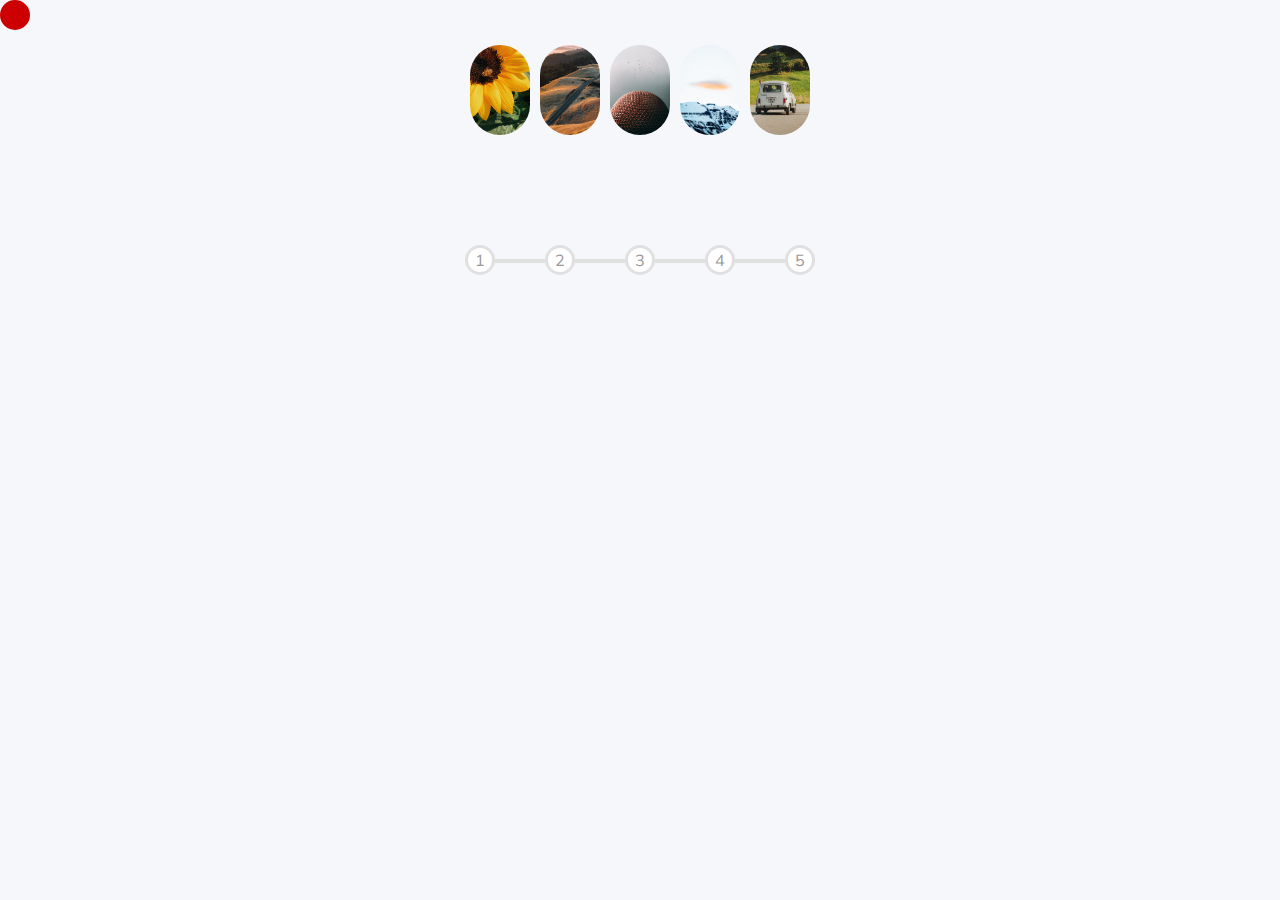
==== combinedNavCardProgress/index.html @ 8a391503 "combined progress with expanding cards" ====
<!DOCTYPE html>
<html lang="en">
  <head>
    <meta charset="UTF-8" />
    <meta http-equiv="X-UA-Compatible" content="IE=edge" />
    <meta name="viewport" content="width=device-width, initial-scale=1.0" />
    <link rel="stylesheet" href="style.css" />
    <title>Progress Stpes</title>
  </head>
  <body>
    <div class="expanding-card-main">
      <div class="expanding-card-container">
        <div class="panel " style="background-image: url('images/photo-1530777832591-cdfa0167f394.jfif')">
            <h3>Honey bee on sunflower</h3>
        </div>
                <div class="panel" style="background-image: url('images/asphaltroad.jfif')">
            <h3>Mountain with asphalt road</h3>
        </div>
                <div class="panel" style="background-image: url('images/disney.jfif')">
            <h3>Disney World</h3>
        </div>
                <div class="panel" style="background-image: url('images/snowmountain.jfif')">
            <h3>Snow covered maintain</h3>
        </div>
                        <div class="panel" style="background-image: url('images/volkswagen.jfif')">
            <h3>Volkswagen</h3>
        </div>

    </div>
  </div>
    <div class="progress-main-container">
      <div>
        <div class="progress-container">
          <div class="progress" id="progress"></div>
          <div class="circle">1</div>
          <div class="circle">2</div>
          <div class="circle">3</div>
          <div class="circle">4</div>
          <div class="circle">5</div>
        </div>

      <div id="ball" class="ball"></div>
    </div>
    <script src="script.js"></script>
  </body>
</html>
---- combinedNavCardProgress/style.css ----
/* import Roboto fonts */
@import url("https://fonts.googleapis.com/css2?family=Muli&display=swap");

/*this is how css declares variables*/
:root {
  --line-border-fill: #3498db;
  --line-border-empty: #e0e0e0;
}

/* universal selector applies to everything */
* {
  /* this ensures if we add padding or border to an element, it doesn't affect the width of it.  */
  box-sizing: border-box;
}
body {
  /* add background-color: ; */
  background-color: #f6f7fb;
  /* apply the Roboto font */
  font-family: "Muli", sans-serif;
  /*set to hidden so that scrollbars do not show by default*/
  overflow: hidden;
  margin: 0;
}

.progress-main-container {
  display: flex;
  /*since it's a flex box, this centers it horizontally. */
  align-items: center;
  /* this centers the content vertically, the caveat is that a height must be set first for the flex box*/
  justify-content: center;
  /*set the entire height to cover the viewport */
  height: 20vh;
  text-align: center;
}

.progress-container {
  display: flex;
  justify-content: space-between;
  position: relative; /*So that we can position other elements inside absolute */
  margin-bottom: 20px;
  max-width: 100%;
  width: 350px;
}

.progress-container::before {
  /*when you use before or after selector, you have to specify content*/
  content: "";
  background-color: var(--line-border-empty);
  position: absolute;
  top: 45%;
  left: 0;
  transform: translateY(-50);
  height: 4px;
  width: 100%;
  z-index: -1;
}

.progress {
  background-color: var(--line-border-fill);
  position: absolute;
  top: 45%;
  left: 0;
  transform: translateY(-50);
  height: 4px;
  width: 0%;
  z-index: -1;
  transition: 0.2s ease-in;
}

.circle {
  background-color: #fff;
  color: #999;
  border-radius: 50%;
  width: 30px;
  height: 30px;
  display: flex;
  align-items: center;
  justify-content: center;
  cursor: pointer;
  border: 3px solid var(--line-border-empty);
  transition: 0.4s ease;
}

.circle.active {
  border-color: var(--line-border-fill);
}

/* .btn {
  background-color: var(--line-border-fill);
  color: #fff;
  border: 0;
  border-radius: 6px;
  cursor: pointer;
  font-family: inherit;
  padding: 8px 30px;
  margin: 5px;
  font-size: 14px;
} */

/* .btn:active {
  transform: scale(0.98);
}

.btn:focus {
  outline: 0;
}

.btn:disabled {
  background-color: var(--line-border-empty);
  cursor: not-allowed;
} */

.ball {
  border-radius: 50%;
  width: 30px;
  height: 30px;
  background: #c00;
  position: absolute;
  top: 0;
  left: 0;
  transition: transform 1s;
}

/* expanding cards */
.expanding-card-main {
  display: flex;
  /*since it's a flex box, this centers it horizontally. */
  align-items: center;
  /* this centers the content vertically, the caveat is that a height must be set first for the flex box*/
  justify-content: center;
  /*set the entire height to cover the viewport */
  height: 20vh;
  /*set to hidden so that scrollbars do not show by default*/
  overflow: hidden;
  margin: 0;
}

.expanding-card-container {
  display: flex;
  align-items: center;
  /* this centers the content vertically, the caveat is that a height must be set first for the flex box*/
  justify-content: space-between;
  /*set the entire height to cover the viewport */
  width: 350px;
}

.panel {
  background-size: cover;
  background-position: center;
  background-repeat: no-repeat;
  height: 10vh;
  border-radius: 50px;
  color: #fff;
  cursor: pointer;
  flex: 0.5; /*this is the flex width. All panels will be the same width*/
  margin: 0 5px;
  position: relative;
  transition: flex 1s ease-in; /*apply a 1 second transition to the flex width*/
}

.panel h3 {
  font-size: 14px;
  position: absolute;
  bottom: 20px; /*that is 20px from the bottom*/
  left: 20px; /*that is 20px from the left*/
  margin: 0;
  opacity: 0;
}

.panel.active {
  flex: 5; /*set the active panel width to be more than the remaining panels*/
}

.panel.active h3 {
  opacity: 1;
  transition: opacity 0.3s ease-in 1s;
}

@media (max-width: 480px) {
  .expanding-card-main {
    width: 100vw;
  }

  /* applies to only the 4th and 5th panels */
  .panel:nth-of-type(4),
  .panel:nth-of-type(5),
  .circle:nth-of-type(5),
  .circle:nth-of-type(4) {
    display: none;
  }
}
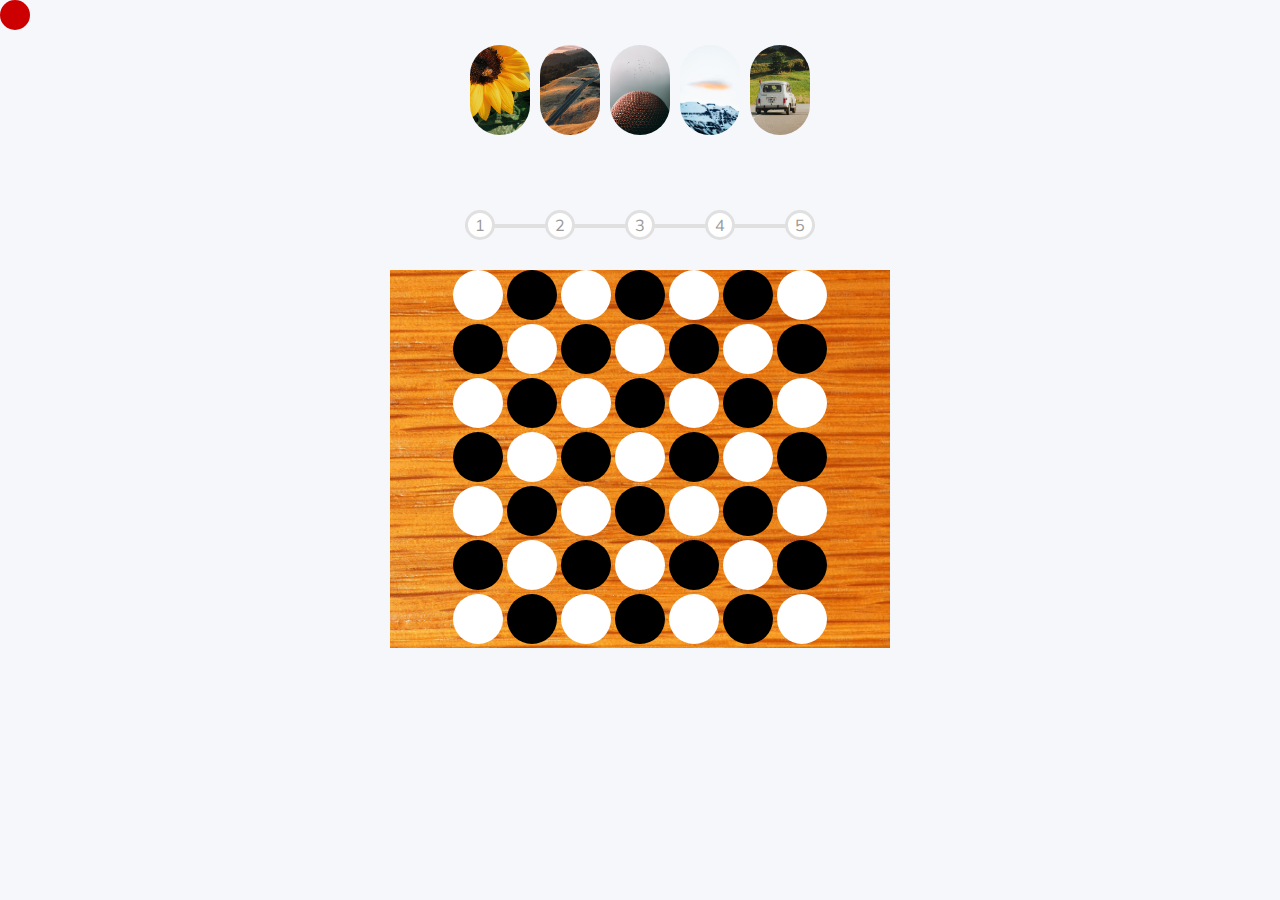
==== commit 1e0dbd6e: "draught checkerboard" ====
--- a/combinedNavCardProgress/index.html
+++ b/combinedNavCardProgress/index.html
@@ -10,24 +10,37 @@
   <body>
     <div class="expanding-card-main">
       <div class="expanding-card-container">
-        <div class="panel " style="background-image: url('images/photo-1530777832591-cdfa0167f394.jfif')">
-            <h3>Honey bee on sunflower</h3>
+        <div
+          class="panel"
+          style="
+            background-image: url('images/photo-1530777832591-cdfa0167f394.jfif');
+          "
+        >
+          <h3>Honey bee on sunflower</h3>
         </div>
-                <div class="panel" style="background-image: url('images/asphaltroad.jfif')">
-            <h3>Mountain with asphalt road</h3>
+        <div
+          class="panel"
+          style="background-image: url('images/asphaltroad.jfif')"
+        >
+          <h3>Mountain with asphalt road</h3>
         </div>
-                <div class="panel" style="background-image: url('images/disney.jfif')">
-            <h3>Disney World</h3>
+        <div class="panel" style="background-image: url('images/disney.jfif')">
+          <h3>Disney World</h3>
         </div>
-                <div class="panel" style="background-image: url('images/snowmountain.jfif')">
-            <h3>Snow covered maintain</h3>
+        <div
+          class="panel"
+          style="background-image: url('images/snowmountain.jfif')"
+        >
+          <h3>Snow covered maintain</h3>
         </div>
-                        <div class="panel" style="background-image: url('images/volkswagen.jfif')">
-            <h3>Volkswagen</h3>
+        <div
+          class="panel"
+          style="background-image: url('images/volkswagen.jfif')"
+        >
+          <h3>Volkswagen</h3>
         </div>
-
+      </div>
     </div>
-  </div>
     <div class="progress-main-container">
       <div>
         <div class="progress-container">
@@ -38,8 +51,19 @@
           <div class="circle">4</div>
           <div class="circle">5</div>
         </div>
+      </div>
 
       <div id="ball" class="ball"></div>
+    </div>
+
+    <div class="checker-container">
+      <div>
+        <div
+          class="checkerboard"
+          id="checkerboard"
+          style="background-image: url('images/wooden2.jpg')"
+        ></div>
+      </div>
     </div>
     <script src="script.js"></script>
   </body>
--- a/combinedNavCardProgress/style.css
+++ b/combinedNavCardProgress/style.css
@@ -29,7 +29,7 @@
   /* this centers the content vertically, the caveat is that a height must be set first for the flex box*/
   justify-content: center;
   /*set the entire height to cover the viewport */
-  height: 20vh;
+  height: 10vh;
   text-align: center;
 }
 
@@ -37,7 +37,7 @@
   display: flex;
   justify-content: space-between;
   position: relative; /*So that we can position other elements inside absolute */
-  margin-bottom: 20px;
+  /* margin-bottom: 20px; */
   max-width: 100%;
   width: 350px;
 }
@@ -189,3 +189,33 @@
     display: none;
   }
 }
+
+/* checkers */
+
+.checkerboard {
+  background-color: slateblue;
+  background-size: cover;
+  background-position: center;
+  background-repeat: no-repeat;
+  max-width: 100%;
+  width: 500px;
+  margin: 0 auto;
+  text-align: center;
+}
+
+div.board {
+  width: 50px;
+  height: 50px;
+  border-radius: 50%;
+  display: inline-block;
+  margin: 0 2px;
+  cursor: pointer;
+  transition: 0.5s linear;
+}
+
+div.checkcolor1 {
+  background-color: white;
+}
+div.checkcolor2 {
+  background-color: #000;
+}
